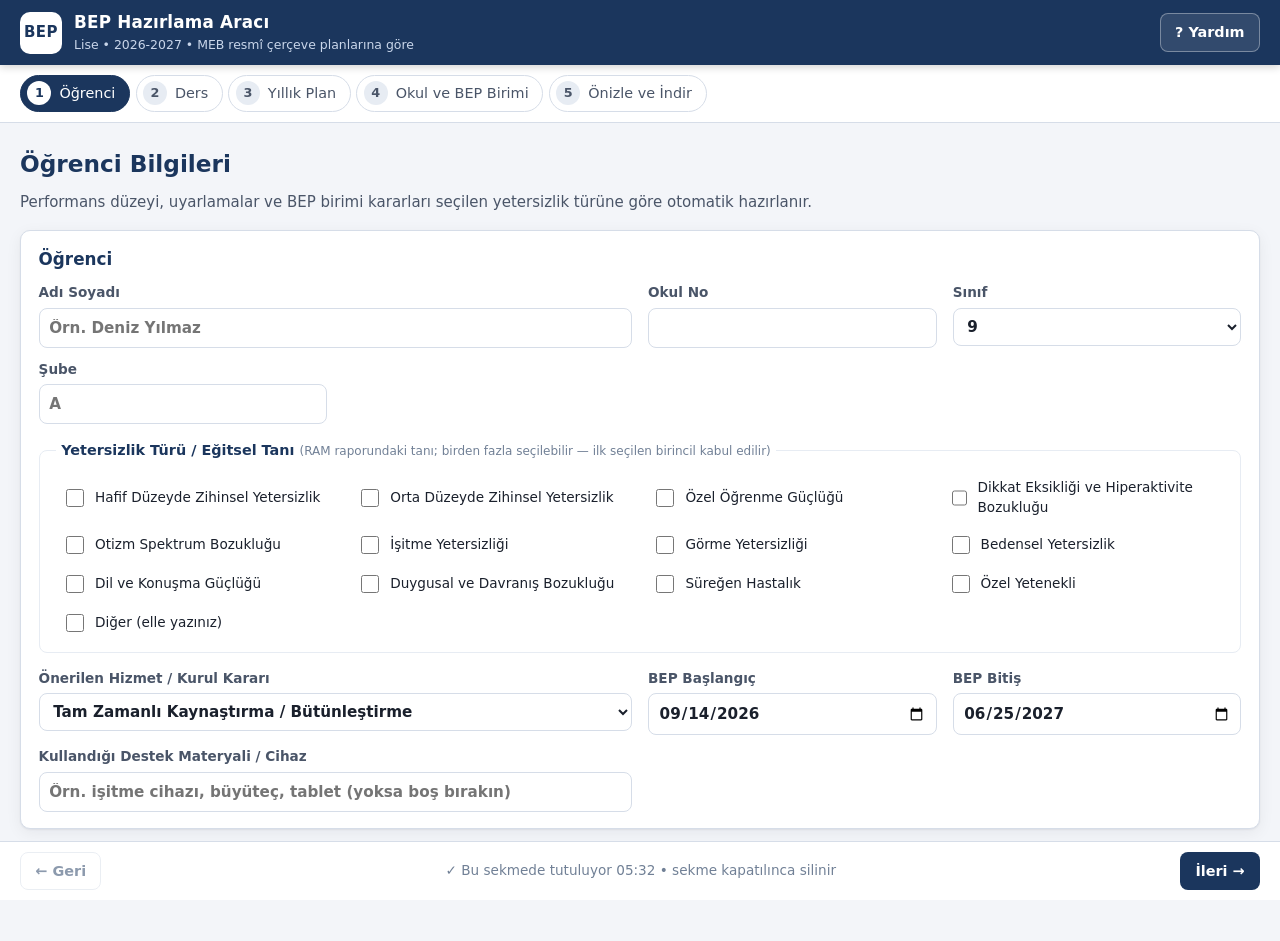
==== index.html @ 9772a86d "Önceki kullanıcının bilgilerinin sonraki kullanıcıya görünmesini engelle Tüm BEP ve okul/birim bilgi" ====
<!doctype html>
<html lang="tr">
<head>
<meta charset="utf-8">
<meta name="viewport" content="width=device-width, initial-scale=1">
<title>BEP Hazırlama Aracı – Lise (2026-2027)</title>
<link rel="stylesheet" href="src/css/app.css?v=65cb590f3b">
</head>
<body>
<!--GOVDE-BASI-->
<div class="sabit-ust">
<header class="ust-cubuk">
  <div class="marka">
    <span class="logo" aria-hidden="true">BEP</span>
    <div>
      <strong>BEP Hazırlama Aracı</strong>
      <small>Lise • <span id="egitimYiliEtiket">2026-2027</span> • MEB resmî çerçeve planlarına göre</small>
    </div>
  </div>
  <div class="ust-eylemler">
    <button type="button" id="btnYardim" class="dugme ikincil" title="Kullanım ve kaynaklar">? Yardım</button>
  </div>
</header>

<nav class="adimlar" id="adimlar" aria-label="Adımlar">
  <button type="button" data-adim="1"><b>1</b><span>Öğrenci</span></button>
  <button type="button" data-adim="2"><b>2</b><span>Ders</span></button>
  <button type="button" data-adim="3"><b>3</b><span>Yıllık Plan</span></button>
  <button type="button" data-adim="4"><b>4</b><span>Okul ve BEP Birimi</span></button>
  <button type="button" data-adim="5"><b>5</b><span>Önizle ve İndir</span></button>
</nav>
</div>

<main id="icerik">
  <!-- ADIM 1 -->
  <section class="panel" data-panel="1">
    <div class="panel-baslik">
      <h1>Öğrenci Bilgileri</h1>
      <p>Performans düzeyi, uyarlamalar ve BEP birimi kararları seçilen yetersizlik türüne göre otomatik hazırlanır.</p>
    </div>
    <div class="kart">
      <h2>Öğrenci</h2>
      <div class="izgara">
        <label class="genis">Adı Soyadı<input data-alan="ogrenci.ad" placeholder="Örn. Deniz Yılmaz" autocomplete="off"></label>
        <label>Okul No<input data-alan="ogrenci.no" inputmode="numeric" autocomplete="off"></label>
        <label>Sınıf
          <select data-alan="ogrenci.sinif">
            <option value="H">Hazırlık</option><option value="9">9</option><option value="10">10</option><option value="11">11</option><option value="12">12</option>
          </select>
        </label>
        <label>Şube<input data-alan="ogrenci.sube" maxlength="4" placeholder="A" autocomplete="off"></label>
      </div>
      <fieldset class="yetersizlik">
        <legend>Yetersizlik Türü / Eğitsel Tanı <small>(RAM raporundaki tanı; birden fazla seçilebilir — ilk seçilen birincil kabul edilir)</small></legend>
        <div id="yetersizlikListesi" class="secim-izgarasi"></div>
        <label id="yetersizlikDigerKutu" hidden>Diğer tanı<input data-alan="ogrenci.yetersizlikMetni" autocomplete="off"></label>
      </fieldset>
      <div class="izgara">
        <label class="genis">Önerilen Hizmet / Kurul Kararı
          <select data-alan="ogrenci.hizmet">
            <option>Tam Zamanlı Kaynaştırma / Bütünleştirme</option>
            <option>Yarı Zamanlı Kaynaştırma / Bütünleştirme (Özel Eğitim Sınıfı)</option>
            <option>Tam Zamanlı Kaynaştırma / Bütünleştirme + Destek Eğitim Odası</option>
            <option>Evde / Hastanede Eğitim</option>
          </select>
        </label>
        <label>BEP Başlangıç<input type="date" data-alan="ogrenci.bepBaslangic" autocomplete="off"></label>
        <label>BEP Bitiş<input type="date" data-alan="ogrenci.bepBitis" autocomplete="off"></label>
        <label class="genis">Kullandığı Destek Materyali / Cihaz<input data-alan="ogrenci.cihaz" placeholder="Örn. işitme cihazı, büyüteç, tablet (yoksa boş bırakın)" autocomplete="off"></label>
      </div>
    </div>
  </section>

  <!-- ADIM 2 -->
  <section class="panel" data-panel="2" hidden>
    <div class="panel-baslik">
      <h1>Ders ve Plan Kaynağı</h1>
      <p>Haftalık konu ve öğrenme çıktıları, MEB’in 2026-2027 resmî çerçeve yıllık planlarından otomatik gelir.</p>
    </div>
    <div class="kart">
      <div class="izgara">
        <label>Okul Türü
          <select data-alan="okul.tur">
            <option value="anadolu">Anadolu Lisesi</option>
            <option value="mtal">Mesleki ve Teknik Anadolu Lisesi</option>
            <option value="fen">Fen Lisesi</option>
            <option value="sosyal">Sosyal Bilimler Lisesi</option>
            <option value="aihl">Anadolu İmam Hatip Lisesi</option>
            <option value="diger">Diğer (Güzel Sanatlar, Spor, Çok Programlı vb.)</option>
          </select>
        </label>
        <label class="genis">Ders<select id="dersSec"></select></label>
        <label>Sınıf Düzeyi<select id="sinifSec"></select></label>
        <label class="genis">Plan (okul türü)<select id="planSec"></select></label>
        <label>Haftalık Ders Saati<input type="number" min="1" max="40" data-alan="ders.saat" id="saatGir" autocomplete="off"></label>
      </div>
      <div id="saatUyari" class="uyari-kutusu" hidden></div>
      <div id="planBilgi" class="bilgi-kutusu"></div>
    </div>
    <div class="kart" id="ozelDersKart" hidden>
      <h2>Meslek Dersi / Listede Olmayan Ders</h2>
      <p class="aciklama">Mesleki ve Teknik Eğitim Genel Müdürlüğü meslek dersleri için haftalık çerçeve plan yayımlamaz; öğrenme birimleri ve kazanımlar <a href="https://meslek.meb.gov.tr/dersbilgi" target="_blank" rel="noopener">Ders Bilgi Formlarında (meslek.meb.gov.tr)</a> yer alır. Öğrenme birimlerini ve kazanımlarını buraya yazın/yapıştırın; araç bunları 36 haftaya ders saatlerine göre dağıtır.</p>
      <div class="izgara">
        <label class="genis">Dersin Adı<input data-alan="ders.ozel.ad" placeholder="Örn. Mesleki Gelişim Atölyesi" autocomplete="off"></label>
        <label>Sınıf<select data-alan="ders.ozel.sinif"><option value="9">9</option><option value="10">10</option><option value="11">11</option><option value="12">12</option></select></label>
      </div>
      <div id="ozelUniteler"></div>
      <button type="button" class="dugme ikincil kucuk" id="btnOzelUniteEkle">+ Öğrenme birimi / ünite ekle</button>
    </div>
  </section>

  <!-- ADIM 3 -->
  <section class="panel" data-panel="3" hidden>
    <div class="panel-baslik">
      <h1>Bireyselleştirilmiş Yıllık Plan</h1>
      <p>Plan; resmî takvim (37 hafta + tatiller), seçilen dersin resmî çerçeve planı ve öğrencinin tanısına göre otomatik üretilir. Tüm hücreler düzenlenebilir.</p>
    </div>
    <div class="kart ayarlar-kart">
      <div id="otomatikAyarlar" class="bilgi-kutusu"></div>
      <div class="izgara">
        <label class="genis">BEP Yazılı Sınav Haftaları <small>(dönem başına 2 sınav – OKY Md. 45/1-a)</small>
          <span class="sinav-girisleri" id="sinavHaftalari"></span>
        </label>
        <label class="onay"><input type="checkbox" data-alan="ayarlar.donemSayfa"> 2. dönemi yeni sayfada başlat</label>
      </div>
      <div class="eylem-satiri">
        <button type="button" class="dugme birincil" id="btnPlanOlustur">Planı Oluştur / Yenile</button>
        <span id="planDurum" class="durum-metni"></span>
      </div>
    </div>
    <div id="planUyari" class="uyari-kutusu" hidden></div>
    <div id="planTablosu" class="plan-duzenleyici"></div>
  </section>

  <!-- ADIM 4 -->
  <section class="panel" data-panel="4" hidden>
    <div class="panel-baslik">
      <h1>Okul ve BEP Geliştirme Birimi</h1>
      <p>Bilgiler yalnızca bu sekmede tutulur, hiçbir yere gönderilmez ve sekme kapatılınca silinir. Aynı oturumda “Sıradaki öğrenci için yeni BEP” ile devam ederseniz okul ve birim bilgileri korunur.</p>
    </div>
    <div class="kart">
      <h2>Okul Bilgileri</h2>
      <div class="izgara">
        <label>İl<input data-alan="okul.il" placeholder="Örn. Karaman" autocomplete="off"></label>
        <label>İlçe<input data-alan="okul.ilce" placeholder="Örn. Merkez" autocomplete="off"></label>
        <label class="genis">Okul Adı<input data-alan="okul.ad" placeholder="Örn. … Mesleki ve Teknik Anadolu Lisesi" autocomplete="off"></label>
        <label>Okul Müdürü<input data-alan="okul.mudur" placeholder="Adı Soyadı" autocomplete="off"></label>
      </div>
      <div class="bilgi-kutusu" id="ustBaslikOnizleme"></div>
      <details class="ek-ayar"><summary>Belge üst başlığını elle değiştir</summary>
        <label>2. satır (Valilik/Kaymakamlık)<input data-alan="okul.baslikSatiri2" placeholder="Boş bırakılırsa il/ilçeye göre otomatik yazılır" autocomplete="off"></label>
      </details>
    </div>

    <div class="kart">
      <h2>BEP Geliştirme Birimi ve Tasdik <small>(ÖEHY Md. 47)</small></h2>
      <div class="izgara">
        <label>BEP Birim Başkanı<input data-alan="kurul.baskan" placeholder="Adı Soyadı" autocomplete="off"></label>
        <label>Başkanın Unvanı<input data-alan="kurul.baskanUnvan" placeholder="Müdür Yardımcısı" autocomplete="off"></label>
        <label>Ders Öğretmeni<input data-alan="ders.ogretmen" placeholder="BEP hazırlanan dersin öğretmeni" autocomplete="off"></label>
        <label>Rehber Öğretmen / Psikolojik Danışman<input data-alan="kurul.rehberOgretmen" placeholder="Adı Soyadı" autocomplete="off"></label>
        <label>Sınıf Rehber Öğretmeni<input data-alan="kurul.sinifRehber" placeholder="Öğrencinin sınıf rehber öğretmeni" autocomplete="off"></label>
        <label>Öğrenci Velisi<input data-alan="kurul.veli" placeholder="Anne / Baba / Vasi" autocomplete="off"></label>
        <label>Birim Toplantı / İmza Tarihi<input type="date" data-alan="kurul.tarih" autocomplete="off"></label>
        <label>Uygulamaya Başlama Tarihi<input type="date" data-alan="tasdik.uygulamaTarihi" autocomplete="off"></label>
        <label>Müdür Onay Tarihi<input type="date" data-alan="tasdik.tarih" autocomplete="off"></label>
        <label class="onay tam"><input type="checkbox" data-alan="ayarlar.kvkkNotu"> Belgeye KVKK uyarı notunu ekle</label>
      </div>
      <p class="aciklama">Boş bırakılan ad ve tarihler belgede elle doldurulmak üzere noktalı satır olarak bırakılır. Veli ve sınıf rehber öğretmeni her öğrenci için ayrıca yazılır.</p>
    </div>
  </section>

  <!-- ADIM 5 -->
  <section class="panel" data-panel="5" hidden>
    <div class="panel-baslik">
      <h1>Önizle ve İndir</h1>
      <p>Word belgesi düzenlenebilir biçimde iner. PDF için “Yazdır” düğmesinden “PDF olarak kaydet”i seçin.</p>
    </div>
    <div class="indirme-cubugu">
      <button type="button" class="dugme birincil buyuk" id="btnWord">⬇ Word Belgesi İndir (.docx)</button>
      <button type="button" class="dugme ikincil buyuk" id="btnYazdir">🖨 Yazdır / PDF</button>
      <label class="olcek">Önizleme boyutu <input type="range" id="olcekAyar" min="35" max="100" value="60"></label>
    </div>
    <div id="kontrolListesi" class="kontrol-listesi"></div>
    <div class="kart bitis-kart">
      <h2>Bitirdiniz mi?</h2>
      <p class="aciklama">Bilgiler yalnızca bu sekmede tutulur ve sekme kapatılınca silinir. Word belgesini indirdikten sonra sıradaki öğrenciye geçebilir ya da bilgisayarı başkasına bırakmadan önce tüm bilgileri temizleyebilirsiniz.</p>
      <div class="eylem-satiri">
        <button type="button" class="dugme ikincil" id="btnYeniBep">Sıradaki öğrenci için yeni BEP</button>
        <button type="button" class="dugme tehlike-cizgi" id="btnTemizle">Tüm bilgileri temizle</button>
      </div>
    </div>
    <div id="onizleme" class="onizleme-kapsayici"></div>
  </section>
</main>

<footer class="alt-gezinme">
  <button type="button" class="dugme ikincil" id="btnGeri">← Geri</button>
  <span id="kayitDurumu" class="durum-metni" aria-live="polite"></span>
  <button type="button" class="dugme birincil" id="btnIleri">İleri →</button>
</footer>

<dialog id="yardimDiyalog" class="diyalog genis-diyalog">
  <form method="dialog">
    <div id="yardimIcerik"></div>
    <div class="diyalog-alt"><button class="dugme birincil" value="kapat">Kapat</button></div>
  </form>
</dialog>

<div id="bildirim" class="bildirim" role="status" aria-live="polite"></div>
<div id="yazdirma-alani"></div>
<!--GOVDE-SONU-->
<script src="data/dersler.js?v=65cb590f3b"></script>
<script src="src/js/kutuphane.js?v=65cb590f3b"></script>
<script src="src/js/takvim.js?v=65cb590f3b"></script>
<script src="src/js/uretici.js?v=65cb590f3b"></script>
<script src="src/js/zip.js?v=65cb590f3b"></script>
<script src="src/js/yazitipi.js?v=65cb590f3b"></script>
<script src="src/js/belge.js?v=65cb590f3b"></script>
<script src="src/js/docx.js?v=65cb590f3b"></script>
<script src="src/js/onizleme.js?v=65cb590f3b"></script>
<script src="src/js/app.js?v=65cb590f3b"></script>
</body>
</html>
---- src/css/app.css ----
/* BEP Hazırlama Aracı — Arayüz stilleri */
:root {
  --lacivert: #1b365d;
  --lacivert-2: #24487a;
  --mavi: #2b6cb0;
  --mavi-acik: #e8f0fb;
  --zemin: #f3f5f9;
  --kart: #ffffff;
  --cizgi: #d6dde8;
  --cizgi-2: #e7ecf3;
  --yazi: #1a202c;
  --yazi-2: #4a5568;
  --yazi-3: #718096;
  --yesil: #2f855a;
  --yesil-acik: #e6f4ec;
  --amber: #92400e;
  --amber-acik: #fef3c7;
  --kirmizi: #c53030;
  --kirmizi-acik: #fdecec;
  --golge: 0 1px 2px rgba(15, 23, 42, .06), 0 4px 16px rgba(15, 23, 42, .06);
  --yaricap: 10px;
  font-family: "Segoe UI", system-ui, -apple-system, "Helvetica Neue", Arial, sans-serif;
}
* { box-sizing: border-box; }
[hidden] { display: none !important; }
html, body { margin: 0; padding: 0; }
body { background: var(--zemin); color: var(--yazi); font-size: 15px; line-height: 1.45; padding-bottom: 76px; }
a { color: var(--mavi); }
h1, h2, h3 { margin: 0; color: var(--lacivert); }
h1 { font-size: 1.45rem; }
h2 { font-size: 1.05rem; margin-bottom: .75rem; }
h2 small, legend small, label small { color: var(--yazi-3); font-weight: 400; }
.gizli-etiket { position: absolute; width: 1px; height: 1px; overflow: hidden; clip: rect(0 0 0 0); }

/* Üst çubuk */
.sabit-ust { position: sticky; top: 0; z-index: 30; }
.ust-cubuk { position: relative; display: flex; align-items: center; justify-content: space-between; gap: 1rem; flex-wrap: wrap;
  background: var(--lacivert); color: #fff; padding: .6rem 1.25rem; box-shadow: 0 2px 8px rgba(0,0,0,.18); }
.marka { display: flex; align-items: center; gap: .75rem; }
.marka strong { display: block; font-size: 1.05rem; letter-spacing: .2px; }
.marka small { color: #c9d6ea; font-size: .78rem; }
.logo { display: inline-grid; place-items: center; width: 42px; height: 42px; border-radius: 10px; background: #fff; color: var(--lacivert); font-weight: 800; letter-spacing: .5px; }
.ust-eylemler { display: flex; align-items: center; gap: .4rem; flex-wrap: wrap; }
.ust-eylemler .dugme.ikincil { background: rgba(255,255,255,.1); color: #fff; border-color: rgba(255,255,255,.35); }
.ust-eylemler .dugme.ikincil:hover { background: rgba(255,255,255,.2); }

/* Adımlar */
.adimlar { display: flex; gap: .35rem; padding: .6rem 1.25rem; background: #fff; border-bottom: 1px solid var(--cizgi); overflow-x: auto; }
.adimlar button { display: flex; align-items: center; gap: .5rem; border: 1px solid var(--cizgi); background: #fff; color: var(--yazi-2); border-radius: 999px; padding: .35rem .85rem .35rem .4rem; cursor: pointer; white-space: nowrap; font: inherit; font-size: .9rem; }
.adimlar button b { display: inline-grid; place-items: center; width: 24px; height: 24px; border-radius: 50%; background: var(--cizgi-2); color: var(--yazi-2); font-size: .8rem; }
.adimlar button.aktif { background: var(--lacivert); border-color: var(--lacivert); color: #fff; }
.adimlar button.aktif b { background: #fff; color: var(--lacivert); }
.adimlar button.tamam b { background: var(--yesil); color: #fff; }

main { max-width: 1280px; margin: 0 auto; padding: 1.25rem; }
.panel-baslik { display: flex; flex-wrap: wrap; align-items: flex-end; justify-content: space-between; gap: .5rem 1rem; margin: .25rem 0 1rem; }
.panel-baslik p { margin: .25rem 0 0; color: var(--yazi-2); flex-basis: 100%; order: 2; }
.panel-baslik h1 { order: 1; }
.panel-baslik .dugme { order: 1; }

.kart { background: var(--kart); border: 1px solid var(--cizgi); border-radius: var(--yaricap); padding: 1rem 1.1rem; box-shadow: var(--golge); margin-bottom: 1rem; }

/* Form */
.izgara { display: grid; grid-template-columns: repeat(4, minmax(0, 1fr)); gap: .75rem 1rem; }
.izgara .genis { grid-column: span 2; }
.izgara .tam { grid-column: 1 / -1; }
@media (max-width: 900px) { .izgara { grid-template-columns: repeat(2, minmax(0, 1fr)); } }
@media (max-width: 560px) { .izgara { grid-template-columns: 1fr; } .izgara .genis { grid-column: auto; } }
label { display: flex; flex-direction: column; gap: .3rem; font-size: .85rem; font-weight: 600; color: var(--yazi-2); }
label.onay { flex-direction: row; align-items: center; gap: .5rem; font-weight: 500; color: var(--yazi); }
input, select, textarea { font: inherit; font-size: .95rem; color: var(--yazi); background: #fff; border: 1px solid var(--cizgi); border-radius: 8px; padding: .5rem .6rem; width: 100%; min-width: 0; }
input[type=checkbox], input[type=radio] { width: 18px; height: 18px; accent-color: var(--lacivert); }
input[type=range] { padding: 0; }
textarea { resize: vertical; line-height: 1.45; }
input:focus, select:focus, textarea:focus, button:focus-visible { outline: 3px solid rgba(43,108,176,.35); outline-offset: 1px; border-color: var(--mavi); }
fieldset { border: 1px solid var(--cizgi-2); border-radius: 8px; margin: 1rem 0; padding: .75rem 1rem; }
legend { font-weight: 700; color: var(--lacivert); padding: 0 .35rem; font-size: .9rem; }
.secim-izgarasi { display: grid; grid-template-columns: repeat(auto-fill, minmax(250px, 1fr)); gap: .35rem .75rem; }
.secim-izgarasi label { flex-direction: row; align-items: center; font-weight: 500; color: var(--yazi); gap: .5rem; padding: .3rem .4rem; border-radius: 6px; }
.secim-izgarasi label:hover { background: var(--mavi-acik); }
.secim-izgarasi .sira { display: inline-grid; place-items: center; min-width: 20px; height: 20px; border-radius: 50%; background: var(--lacivert); color: #fff; font-size: .7rem; font-weight: 700; }

/* Düğmeler */
.dugme { display: inline-flex; align-items: center; justify-content: center; gap: .35rem; font: inherit; font-size: .9rem; font-weight: 600; border-radius: 8px; padding: .5rem .9rem; border: 1px solid transparent; cursor: pointer; text-decoration: none; transition: background .15s, box-shadow .15s; white-space: nowrap; }
.dugme.birincil { background: var(--lacivert); color: #fff; }
.dugme.birincil:hover { background: var(--lacivert-2); }
.dugme.ikincil { background: #fff; color: var(--lacivert); border-color: var(--cizgi); }
.dugme.ikincil:hover { background: var(--mavi-acik); }
.dugme.tehlike-cizgi { background: #fff; color: var(--kirmizi); border-color: #f2b8b8; }
.dugme.kucuk { padding: .3rem .6rem; font-size: .8rem; }
.dugme.buyuk { padding: .8rem 1.3rem; font-size: 1rem; }
.dugme:disabled { opacity: .5; cursor: not-allowed; }
.eylem-satiri { display: flex; align-items: center; gap: .75rem; flex-wrap: wrap; margin-top: .75rem; }

.bilgi-kutusu { margin-top: .75rem; background: var(--mavi-acik); border: 1px solid #c9dbf2; border-radius: 8px; padding: .65rem .8rem; font-size: .88rem; color: var(--lacivert); }
.bilgi-kutusu:empty { display: none; }
.bilgi-kutusu ul { margin: .35rem 0 0 1.1rem; padding: 0; }
.uyari-kutusu { margin: .75rem 0; background: var(--amber-acik); border: 1px solid #f6d77f; border-radius: 8px; padding: .65rem .8rem; color: var(--amber); font-size: .9rem; }
.hata-kutusu { background: var(--kirmizi-acik); border-color: #f2b8b8; color: var(--kirmizi); }
.aciklama { color: var(--yazi-2); font-size: .88rem; margin: .25rem 0 .75rem; }
.durum-metni { color: var(--yazi-3); font-size: .85rem; }
details.ek-ayar { margin-top: .6rem; font-size: .88rem; }
details.ek-ayar summary { cursor: pointer; color: var(--mavi); }
details.ek-ayar label { margin-top: .5rem; }

/* Öneri çipleri */
.cipler { display: flex; flex-wrap: wrap; gap: .35rem; margin-bottom: .5rem; }
.cip { font: inherit; font-size: .8rem; text-align: left; border: 1px dashed #9fb6d6; background: #f7faff; color: var(--lacivert); border-radius: 14px; padding: .25rem .65rem; cursor: pointer; max-width: 100%; }
.cip:hover { background: var(--mavi-acik); border-style: solid; }
.cip::before { content: "+ "; font-weight: 700; }
.seviye-oneriler { display: grid; gap: .5rem; margin-bottom: .6rem; }
.seviye-satiri { display: flex; flex-wrap: wrap; align-items: center; gap: .35rem; font-size: .82rem; }
.seviye-satiri b { min-width: 170px; color: var(--lacivert); }

/* Plan düzenleyici */
.ayarlar-kart .izgara { align-items: end; }
.sinav-girisleri { display: flex; gap: .4rem; }
.sinav-girisleri input { width: 68px; }
.plan-duzenleyici { background: #fff; border: 1px solid var(--cizgi); border-radius: var(--yaricap); box-shadow: var(--golge); overflow: auto; max-height: 72vh; }
.plan-duzenleyici:empty { display: none; }
table.plan { border-collapse: separate; border-spacing: 0; width: 100%; min-width: 1150px; font-size: .82rem; }
table.plan th { position: sticky; top: 0; z-index: 2; background: var(--lacivert); color: #fff; text-align: left; padding: .45rem .5rem; font-size: .75rem; letter-spacing: .2px; }
table.plan td { border-bottom: 1px solid var(--cizgi-2); border-right: 1px solid var(--cizgi-2); padding: .3rem; vertical-align: top; }
table.plan tr.ay-sonu td { border-bottom: 3px solid var(--lacivert); }
table.plan td.hafta-hucre { width: 98px; background: #f8fafc; font-weight: 700; color: var(--lacivert); font-size: .78rem; }
table.plan td.hafta-hucre small { display: block; font-weight: 500; color: var(--yazi-2); }
table.plan td.hafta-hucre .ay { display: inline-block; margin-bottom: .2rem; padding: 0 .35rem; border-radius: 4px; background: var(--mavi-acik); font-size: .68rem; }
table.plan td.hafta-hucre .sinav-rozet { display: inline-block; margin-top: .25rem; background: #fde68a; color: #7c2d12; font-size: .65rem; padding: 0 .3rem; border-radius: 4px; }
table.plan textarea { font-size: .8rem; padding: .35rem .4rem; border-color: transparent; background: transparent; min-height: 64px; resize: vertical; border-radius: 6px; }
table.plan textarea:hover { border-color: var(--cizgi); background: #fff; }
table.plan textarea:focus { background: #fff; }
table.plan textarea.duzenlendi { background: #fffbea; border-color: #f6d77f; }
table.plan tr.tatil td { background: var(--amber-acik); color: var(--amber); font-weight: 700; text-align: center; padding: .5rem; }
table.plan tr.ozel td.hafta-hucre { background: #eef6f1; }
table.plan .kda-araclar { display: flex; gap: .3rem; margin-top: .2rem; }
table.plan .kda-araclar select { font-size: .74rem; padding: .2rem .3rem; border-radius: 6px; color: var(--yazi-2); }
.sutun-genislik-unite { width: 15%; } .sutun-genislik-kda { width: 30%; }

/* Uyarlama listeleri */
.uyarlama-listesi { display: grid; gap: .5rem; }
.uyarlama { display: grid; grid-template-columns: 26px 260px 1fr 34px; gap: .5rem; align-items: start; padding: .45rem; border: 1px solid var(--cizgi-2); border-radius: 8px; background: #fbfcfe; }
.uyarlama.pasif { opacity: .55; }
.uyarlama input[type=checkbox] { margin-top: .55rem; }
.uyarlama textarea { min-height: 54px; }
@media (max-width: 900px) { .uyarlama { grid-template-columns: 26px 1fr 34px; } .uyarlama textarea { grid-column: 2 / 4; } }
.sil-dugme { border: 1px solid var(--cizgi); background: #fff; color: var(--kirmizi); border-radius: 6px; cursor: pointer; height: 32px; font-size: 1rem; }
.izleme-satiri { display: grid; grid-template-columns: 70px 1fr 1fr; gap: .5rem; margin-bottom: .5rem; align-items: start; }
.izleme-satiri b { color: var(--lacivert); padding-top: .5rem; }
@media (max-width: 900px) { .izleme-satiri { grid-template-columns: 60px 1fr; } .izleme-satiri textarea:last-child { grid-column: 2; } }
.ozel-unite { display: grid; grid-template-columns: 1fr 120px 34px; gap: .5rem; margin-bottom: .6rem; padding: .6rem; border: 1px solid var(--cizgi-2); border-radius: 8px; background: #fbfcfe; }
.ozel-unite textarea { grid-column: 1 / -1; }

/* Önizleme */
.indirme-cubugu { display: flex; align-items: center; gap: .75rem; flex-wrap: wrap; margin-bottom: 1rem; }
.indirme-cubugu .olcek { flex-direction: row; align-items: center; margin-left: auto; font-weight: 500; }
.indirme-cubugu .olcek input { width: 160px; }
.kontrol-listesi { display: grid; gap: .35rem; margin-bottom: 1rem; }
.kontrol-listesi:empty { display: none; }
.kontrol { display: flex; gap: .5rem; align-items: flex-start; padding: .45rem .7rem; border-radius: 8px; font-size: .88rem; }
.kontrol.tamam { background: var(--yesil-acik); color: var(--yesil); }
.kontrol.uyari { background: var(--amber-acik); color: var(--amber); }
.kontrol.hata { background: var(--kirmizi-acik); color: var(--kirmizi); }
.kontrol button { margin-left: auto; }
.onizleme-kapsayici { background: #e2e8f0; border-radius: var(--yaricap); padding: 1rem; overflow: auto; max-height: 80vh; }
.onizleme-kapsayici .sayfa { zoom: var(--olcek, .6); }

/* Alt gezinme */
.alt-gezinme { position: fixed; left: 0; right: 0; bottom: 0; z-index: 25; display: flex; justify-content: space-between; align-items: center; gap: 1rem; padding: .6rem 1.25rem; background: rgba(255,255,255,.96); border-top: 1px solid var(--cizgi); backdrop-filter: blur(4px); }

/* Diyaloglar ve bildirim */
.diyalog { border: none; border-radius: 12px; padding: 1.25rem 1.4rem; max-width: 760px; width: calc(100% - 2rem); box-shadow: 0 20px 60px rgba(0,0,0,.3); }
.diyalog.genis-diyalog { max-width: 980px; }
.diyalog::backdrop { background: rgba(15,23,42,.45); }
.diyalog textarea { width: 100%; }
.diyalog-alt { display: flex; justify-content: flex-end; gap: .5rem; margin-top: 1rem; }
.bildirim { position: fixed; right: 1rem; bottom: 84px; z-index: 50; display: grid; gap: .5rem; }
.bildirim div { background: var(--lacivert); color: #fff; padding: .6rem .9rem; border-radius: 8px; box-shadow: var(--golge); font-size: .9rem; max-width: 380px; animation: gir .2s ease-out; }
.bildirim div.hata { background: var(--kirmizi); }
@keyframes gir { from { transform: translateY(8px); opacity: 0; } to { transform: none; opacity: 1; } }
#yardimIcerik h2 { margin-top: 1rem; }
#yardimIcerik li { margin-bottom: .3rem; }
#yazdirma-alani { display: none; }

@media print {
  body { background: #fff; padding: 0; }
  .ust-cubuk, .adimlar, main, .alt-gezinme, .bildirim, dialog { display: none !important; }
  #yazdirma-alani { display: block !important; }
}
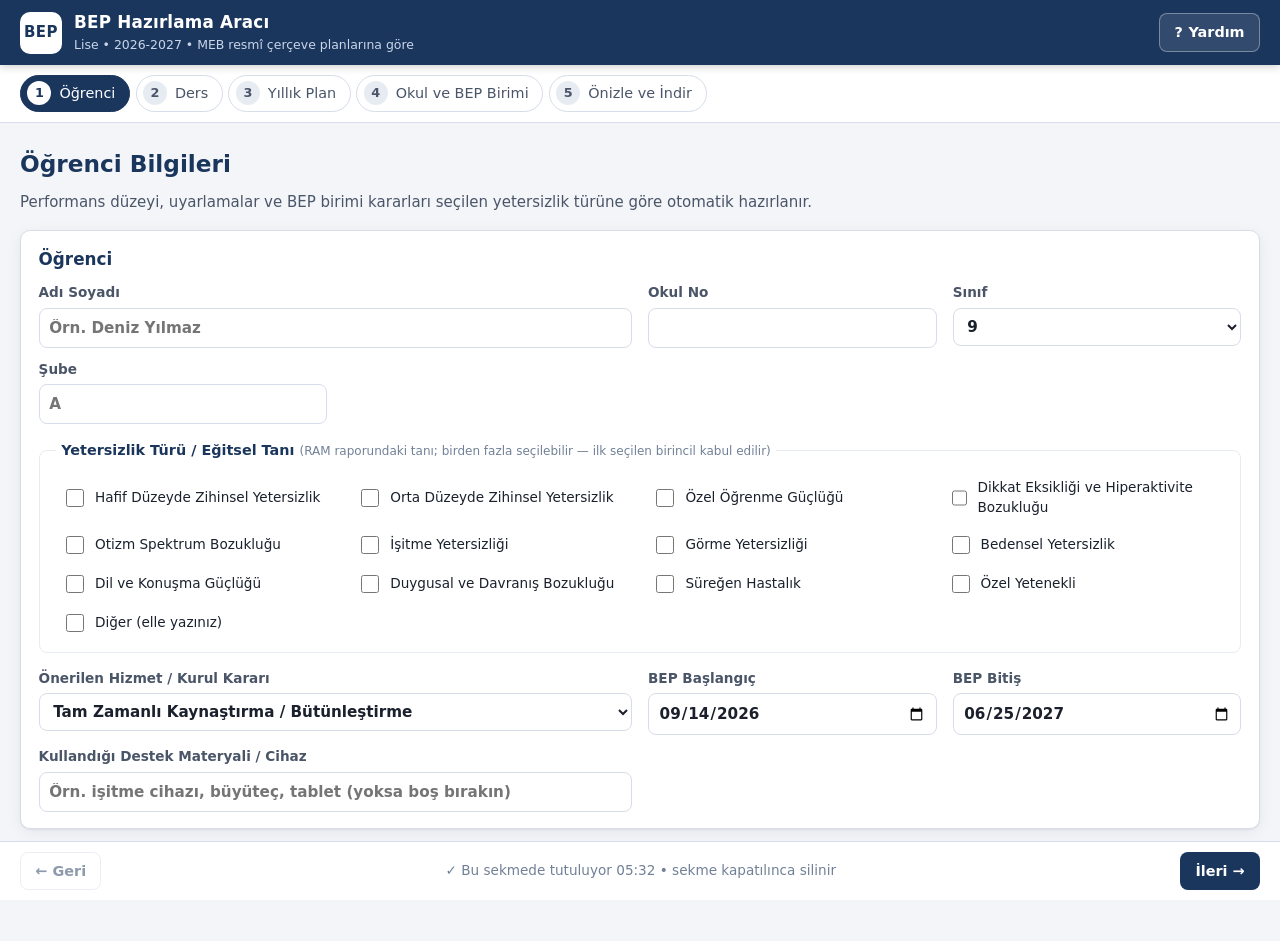
==== commit 2440686e: "Destek düzeyi ve ölçüt seçimi, telefon görünümü, temizlik - Yıllık Plan adımına Destek Düzeyi (Otoma" ====
--- a/index.html
+++ b/index.html
@@ -4,7 +4,7 @@
 <meta charset="utf-8">
 <meta name="viewport" content="width=device-width, initial-scale=1">
 <title>BEP Hazırlama Aracı – Lise (2026-2027)</title>
-<link rel="stylesheet" href="src/css/app.css?v=65cb590f3b">
+<link rel="stylesheet" href="src/css/app.css?v=602a5f7332">
 </head>
 <body>
 <!--GOVDE-BASI-->
@@ -18,7 +18,7 @@
     </div>
   </div>
   <div class="ust-eylemler">
-    <button type="button" id="btnYardim" class="dugme ikincil" title="Kullanım ve kaynaklar">? Yardım</button>
+    <button type="button" id="btnYardim" class="dugme ikincil" title="Kullanım ve kaynaklar" aria-label="Yardım">?<span class="uzun"> Yardım</span></button>
   </div>
 </header>
 
@@ -91,7 +91,7 @@
         </label>
         <label class="genis">Ders<select id="dersSec"></select></label>
         <label>Sınıf Düzeyi<select id="sinifSec"></select></label>
-        <label class="genis">Plan (okul türü)<select id="planSec"></select></label>
+        <label class="genis">Plan kaynağı<select id="planSec"></select></label>
         <label>Haftalık Ders Saati<input type="number" min="1" max="40" data-alan="ders.saat" id="saatGir" autocomplete="off"></label>
       </div>
       <div id="saatUyari" class="uyari-kutusu" hidden></div>
@@ -116,6 +116,10 @@
       <p>Plan; resmî takvim (37 hafta + tatiller), seçilen dersin resmî çerçeve planı ve öğrencinin tanısına göre otomatik üretilir. Tüm hücreler düzenlenebilir.</p>
     </div>
     <div class="kart ayarlar-kart">
+      <div class="izgara">
+        <label>Destek Düzeyi<select data-alan="ayarlar.destek" id="destekSec"></select></label>
+        <label>KDA Ölçütü<select data-alan="ayarlar.olcut" id="olcutSec"></select></label>
+      </div>
       <div id="otomatikAyarlar" class="bilgi-kutusu"></div>
       <div class="izgara">
         <label class="genis">BEP Yazılı Sınav Haftaları <small>(dönem başına 2 sınav – OKY Md. 45/1-a)</small>
@@ -210,15 +214,15 @@
 <div id="bildirim" class="bildirim" role="status" aria-live="polite"></div>
 <div id="yazdirma-alani"></div>
 <!--GOVDE-SONU-->
-<script src="data/dersler.js?v=65cb590f3b"></script>
-<script src="src/js/kutuphane.js?v=65cb590f3b"></script>
-<script src="src/js/takvim.js?v=65cb590f3b"></script>
-<script src="src/js/uretici.js?v=65cb590f3b"></script>
-<script src="src/js/zip.js?v=65cb590f3b"></script>
-<script src="src/js/yazitipi.js?v=65cb590f3b"></script>
-<script src="src/js/belge.js?v=65cb590f3b"></script>
-<script src="src/js/docx.js?v=65cb590f3b"></script>
-<script src="src/js/onizleme.js?v=65cb590f3b"></script>
-<script src="src/js/app.js?v=65cb590f3b"></script>
+<script src="data/dersler.js?v=602a5f7332"></script>
+<script src="src/js/kutuphane.js?v=602a5f7332"></script>
+<script src="src/js/takvim.js?v=602a5f7332"></script>
+<script src="src/js/uretici.js?v=602a5f7332"></script>
+<script src="src/js/zip.js?v=602a5f7332"></script>
+<script src="src/js/yazitipi.js?v=602a5f7332"></script>
+<script src="src/js/belge.js?v=602a5f7332"></script>
+<script src="src/js/docx.js?v=602a5f7332"></script>
+<script src="src/js/onizleme.js?v=602a5f7332"></script>
+<script src="src/js/app.js?v=602a5f7332"></script>
 </body>
 </html>
--- a/src/css/app.css
+++ b/src/css/app.css
@@ -30,7 +30,6 @@
 h1 { font-size: 1.45rem; }
 h2 { font-size: 1.05rem; margin-bottom: .75rem; }
 h2 small, legend small, label small { color: var(--yazi-3); font-weight: 400; }
-.gizli-etiket { position: absolute; width: 1px; height: 1px; overflow: hidden; clip: rect(0 0 0 0); }
 
 /* Üst çubuk */
 .sabit-ust { position: sticky; top: 0; z-index: 30; }
@@ -103,14 +102,6 @@
 details.ek-ayar summary { cursor: pointer; color: var(--mavi); }
 details.ek-ayar label { margin-top: .5rem; }
 
-/* Öneri çipleri */
-.cipler { display: flex; flex-wrap: wrap; gap: .35rem; margin-bottom: .5rem; }
-.cip { font: inherit; font-size: .8rem; text-align: left; border: 1px dashed #9fb6d6; background: #f7faff; color: var(--lacivert); border-radius: 14px; padding: .25rem .65rem; cursor: pointer; max-width: 100%; }
-.cip:hover { background: var(--mavi-acik); border-style: solid; }
-.cip::before { content: "+ "; font-weight: 700; }
-.seviye-oneriler { display: grid; gap: .5rem; margin-bottom: .6rem; }
-.seviye-satiri { display: flex; flex-wrap: wrap; align-items: center; gap: .35rem; font-size: .82rem; }
-.seviye-satiri b { min-width: 170px; color: var(--lacivert); }
 
 /* Plan düzenleyici */
 .ayarlar-kart .izgara { align-items: end; }
@@ -136,17 +127,7 @@
 table.plan .kda-araclar select { font-size: .74rem; padding: .2rem .3rem; border-radius: 6px; color: var(--yazi-2); }
 .sutun-genislik-unite { width: 15%; } .sutun-genislik-kda { width: 30%; }
 
-/* Uyarlama listeleri */
-.uyarlama-listesi { display: grid; gap: .5rem; }
-.uyarlama { display: grid; grid-template-columns: 26px 260px 1fr 34px; gap: .5rem; align-items: start; padding: .45rem; border: 1px solid var(--cizgi-2); border-radius: 8px; background: #fbfcfe; }
-.uyarlama.pasif { opacity: .55; }
-.uyarlama input[type=checkbox] { margin-top: .55rem; }
-.uyarlama textarea { min-height: 54px; }
-@media (max-width: 900px) { .uyarlama { grid-template-columns: 26px 1fr 34px; } .uyarlama textarea { grid-column: 2 / 4; } }
 .sil-dugme { border: 1px solid var(--cizgi); background: #fff; color: var(--kirmizi); border-radius: 6px; cursor: pointer; height: 32px; font-size: 1rem; }
-.izleme-satiri { display: grid; grid-template-columns: 70px 1fr 1fr; gap: .5rem; margin-bottom: .5rem; align-items: start; }
-.izleme-satiri b { color: var(--lacivert); padding-top: .5rem; }
-@media (max-width: 900px) { .izleme-satiri { grid-template-columns: 60px 1fr; } .izleme-satiri textarea:last-child { grid-column: 2; } }
 .ozel-unite { display: grid; grid-template-columns: 1fr 120px 34px; gap: .5rem; margin-bottom: .6rem; padding: .6rem; border: 1px solid var(--cizgi-2); border-radius: 8px; background: #fbfcfe; }
 .ozel-unite textarea { grid-column: 1 / -1; }
 
@@ -171,7 +152,6 @@
 .diyalog { border: none; border-radius: 12px; padding: 1.25rem 1.4rem; max-width: 760px; width: calc(100% - 2rem); box-shadow: 0 20px 60px rgba(0,0,0,.3); }
 .diyalog.genis-diyalog { max-width: 980px; }
 .diyalog::backdrop { background: rgba(15,23,42,.45); }
-.diyalog textarea { width: 100%; }
 .diyalog-alt { display: flex; justify-content: flex-end; gap: .5rem; margin-top: 1rem; }
 .bildirim { position: fixed; right: 1rem; bottom: 84px; z-index: 50; display: grid; gap: .5rem; }
 .bildirim div { background: var(--lacivert); color: #fff; padding: .6rem .9rem; border-radius: 8px; box-shadow: var(--golge); font-size: .9rem; max-width: 380px; animation: gir .2s ease-out; }
@@ -181,6 +161,33 @@
 #yardimIcerik li { margin-bottom: .3rem; }
 #yazdirma-alani { display: none; }
 
+/* Telefon: sabit başlık ve alt çubuk ekranın az yerini kaplasın */
+.kisa { display: none; }
+@media (max-width: 560px) {
+  .uzun { display: none; }
+  .kisa { display: inline; }
+  body { padding-bottom: 64px; }
+  .ust-cubuk { flex-wrap: nowrap; gap: .5rem; padding: .4rem .75rem; }
+  .logo { width: 32px; height: 32px; border-radius: 8px; font-size: .72rem; }
+  .marka { gap: .5rem; }
+  .marka strong { font-size: .95rem; }
+  .marka small { display: none; }
+  .ust-eylemler .dugme { padding: .3rem .65rem; }
+  .adimlar { gap: .25rem; padding: .4rem .75rem; }
+  .adimlar button { padding: .25rem; font-size: .85rem; }
+  .adimlar button:not(.aktif) span { display: none; }
+  .adimlar button.aktif { padding-right: .7rem; }
+  main { padding: .75rem; }
+  h1 { font-size: 1.2rem; }
+  .kart { padding: .8rem .85rem; }
+  .alt-gezinme { gap: .5rem; padding: .45rem .75rem; }
+  .alt-gezinme .dugme { padding: .45rem .75rem; }
+  .alt-gezinme .durum-metni { font-size: .78rem; text-align: center; }
+  .bildirim { left: .75rem; right: .75rem; bottom: 64px; }
+  .bildirim div { max-width: none; }
+  .sinav-girisleri input { width: 100%; }
+}
+
 @media print {
   body { background: #fff; padding: 0; }
   .ust-cubuk, .adimlar, main, .alt-gezinme, .bildirim, dialog { display: none !important; }
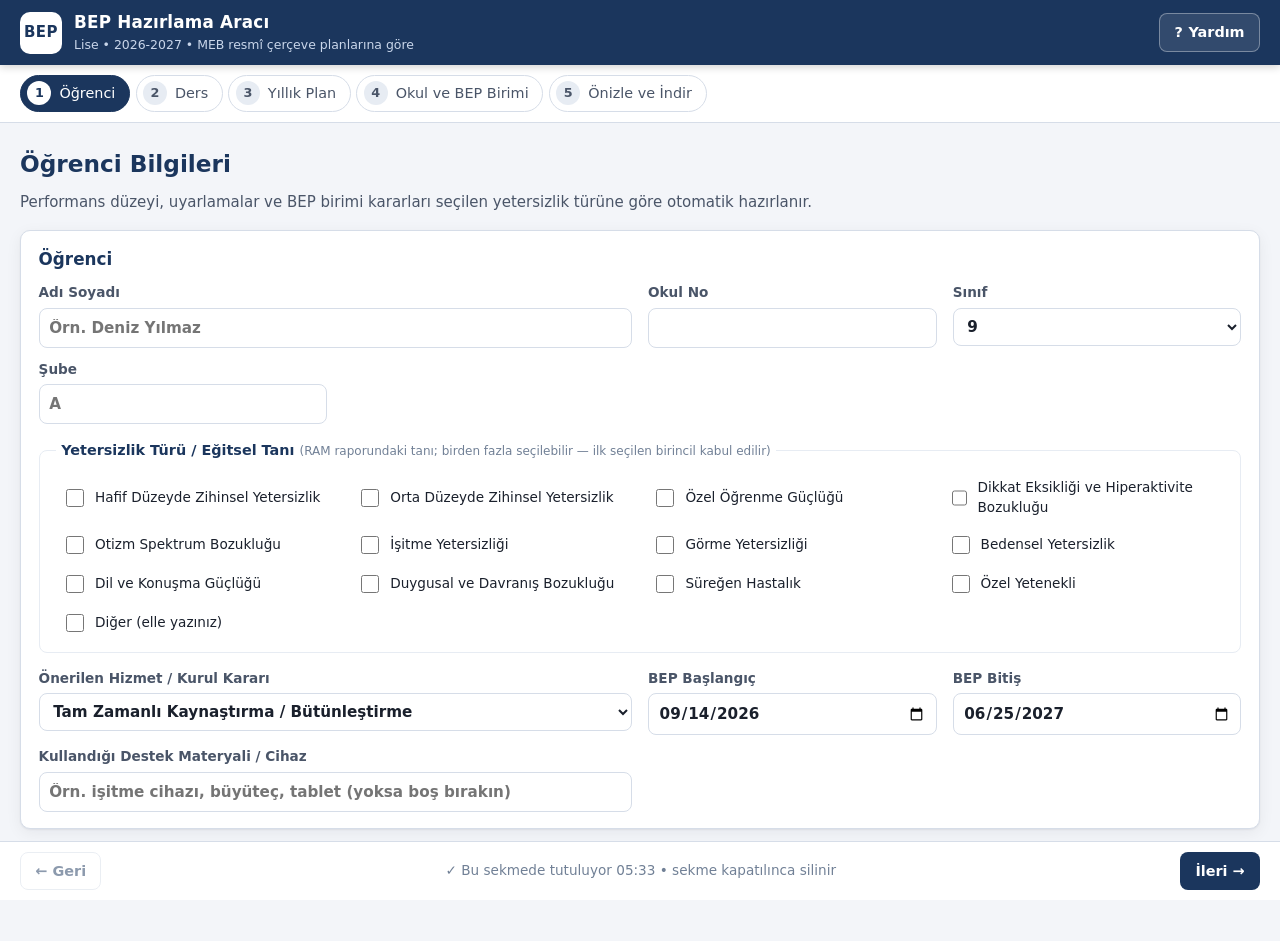
==== commit 76d46743: "Veri hattı artıklarını temizle, uzun satırları sayfalara böl, KDA tekrarını gider - Saat sütunundaki" ====
--- a/index.html
+++ b/index.html
@@ -4,7 +4,7 @@
 <meta charset="utf-8">
 <meta name="viewport" content="width=device-width, initial-scale=1">
 <title>BEP Hazırlama Aracı – Lise (2026-2027)</title>
-<link rel="stylesheet" href="src/css/app.css?v=602a5f7332">
+<link rel="stylesheet" href="src/css/app.css?v=0b4656cd85">
 </head>
 <body>
 <!--GOVDE-BASI-->
@@ -93,7 +93,9 @@
         <label>Sınıf Düzeyi<select id="sinifSec"></select></label>
         <label class="genis">Plan kaynağı<select id="planSec"></select></label>
         <label>Haftalık Ders Saati<input type="number" min="1" max="40" data-alan="ders.saat" id="saatGir" autocomplete="off"></label>
-      </div>
+        <label class="onay tam" id="hazirlikKutu" hidden><input type="checkbox" data-alan="okul.hazirlikSinifi"> Okulda hazırlık sınıfı var (İngilizce için “hazırlık sınıfı bulunan liseler” planı önerilir)</label>
+      </div>
+      <div id="sinifUyari" class="uyari-kutusu" hidden></div>
       <div id="saatUyari" class="uyari-kutusu" hidden></div>
       <div id="planBilgi" class="bilgi-kutusu"></div>
     </div>
@@ -122,9 +124,10 @@
       </div>
       <div id="otomatikAyarlar" class="bilgi-kutusu"></div>
       <div class="izgara">
-        <label class="genis">BEP Yazılı Sınav Haftaları <small>(dönem başına 2 sınav – OKY Md. 45/1-a)</small>
+        <div class="genis sinav-grup" role="group" aria-labelledby="sinavBaslik">
+          <span class="etiket" id="sinavBaslik">BEP Yazılı Sınav Haftaları <small id="sinavAciklama">(dönem başına 2 sınav – OKY Md. 45/1-a)</small></span>
           <span class="sinav-girisleri" id="sinavHaftalari"></span>
-        </label>
+        </div>
         <label class="onay"><input type="checkbox" data-alan="ayarlar.donemSayfa"> 2. dönemi yeni sayfada başlat</label>
       </div>
       <div class="eylem-satiri">
@@ -214,15 +217,15 @@
 <div id="bildirim" class="bildirim" role="status" aria-live="polite"></div>
 <div id="yazdirma-alani"></div>
 <!--GOVDE-SONU-->
-<script src="data/dersler.js?v=602a5f7332"></script>
-<script src="src/js/kutuphane.js?v=602a5f7332"></script>
-<script src="src/js/takvim.js?v=602a5f7332"></script>
-<script src="src/js/uretici.js?v=602a5f7332"></script>
-<script src="src/js/zip.js?v=602a5f7332"></script>
-<script src="src/js/yazitipi.js?v=602a5f7332"></script>
-<script src="src/js/belge.js?v=602a5f7332"></script>
-<script src="src/js/docx.js?v=602a5f7332"></script>
-<script src="src/js/onizleme.js?v=602a5f7332"></script>
-<script src="src/js/app.js?v=602a5f7332"></script>
+<script src="data/dersler.js?v=0b4656cd85"></script>
+<script src="src/js/kutuphane.js?v=0b4656cd85"></script>
+<script src="src/js/takvim.js?v=0b4656cd85"></script>
+<script src="src/js/uretici.js?v=0b4656cd85"></script>
+<script src="src/js/zip.js?v=0b4656cd85"></script>
+<script src="src/js/yazitipi.js?v=0b4656cd85"></script>
+<script src="src/js/belge.js?v=0b4656cd85"></script>
+<script src="src/js/docx.js?v=0b4656cd85"></script>
+<script src="src/js/onizleme.js?v=0b4656cd85"></script>
+<script src="src/js/app.js?v=0b4656cd85"></script>
 </body>
 </html>
--- a/src/css/app.css
+++ b/src/css/app.css
@@ -65,7 +65,7 @@
 .izgara .tam { grid-column: 1 / -1; }
 @media (max-width: 900px) { .izgara { grid-template-columns: repeat(2, minmax(0, 1fr)); } }
 @media (max-width: 560px) { .izgara { grid-template-columns: 1fr; } .izgara .genis { grid-column: auto; } }
-label { display: flex; flex-direction: column; gap: .3rem; font-size: .85rem; font-weight: 600; color: var(--yazi-2); }
+label, .sinav-grup { display: flex; flex-direction: column; gap: .3rem; font-size: .85rem; font-weight: 600; color: var(--yazi-2); }
 label.onay { flex-direction: row; align-items: center; gap: .5rem; font-weight: 500; color: var(--yazi); }
 input, select, textarea { font: inherit; font-size: .95rem; color: var(--yazi); background: #fff; border: 1px solid var(--cizgi); border-radius: 8px; padding: .5rem .6rem; width: 100%; min-width: 0; }
 input[type=checkbox], input[type=radio] { width: 18px; height: 18px; accent-color: var(--lacivert); }
@@ -105,24 +105,30 @@
 
 /* Plan düzenleyici */
 .ayarlar-kart .izgara { align-items: end; }
-.sinav-girisleri { display: flex; gap: .4rem; }
+.sinav-girisleri { display: flex; gap: .4rem 1rem; flex-wrap: wrap; }
+.sinav-donem { display: inline-flex; align-items: center; gap: .35rem; }
+.sinav-donem small { color: var(--yazi-3); font-weight: 500; white-space: nowrap; }
 .sinav-girisleri input { width: 68px; }
 .plan-duzenleyici { background: #fff; border: 1px solid var(--cizgi); border-radius: var(--yaricap); box-shadow: var(--golge); overflow: auto; max-height: 72vh; }
 .plan-duzenleyici:empty { display: none; }
 table.plan { border-collapse: separate; border-spacing: 0; width: 100%; min-width: 1150px; font-size: .82rem; }
-table.plan th { position: sticky; top: 0; z-index: 2; background: var(--lacivert); color: #fff; text-align: left; padding: .45rem .5rem; font-size: .75rem; letter-spacing: .2px; }
-table.plan td { border-bottom: 1px solid var(--cizgi-2); border-right: 1px solid var(--cizgi-2); padding: .3rem; vertical-align: top; }
-table.plan tr.ay-sonu td { border-bottom: 3px solid var(--lacivert); }
-table.plan td.hafta-hucre { width: 98px; background: #f8fafc; font-weight: 700; color: var(--lacivert); font-size: .78rem; }
-table.plan td.hafta-hucre small { display: block; font-weight: 500; color: var(--yazi-2); }
-table.plan td.hafta-hucre .ay { display: inline-block; margin-bottom: .2rem; padding: 0 .35rem; border-radius: 4px; background: var(--mavi-acik); font-size: .68rem; }
-table.plan td.hafta-hucre .sinav-rozet { display: inline-block; margin-top: .25rem; background: #fde68a; color: #7c2d12; font-size: .65rem; padding: 0 .3rem; border-radius: 4px; }
+table.plan thead th { position: sticky; top: 0; z-index: 2; background: var(--lacivert); color: #fff; text-align: left; padding: .45rem .5rem; font-size: .75rem; letter-spacing: .2px; }
+table.plan td, table.plan tbody th { border-bottom: 1px solid var(--cizgi-2); border-right: 1px solid var(--cizgi-2); padding: .3rem; vertical-align: top; text-align: left; }
+table.plan tr.ay-sonu td, table.plan tr.ay-sonu th { border-bottom: 3px solid var(--lacivert); }
+table.plan .hafta-hucre { width: 98px; background: #f8fafc; font-weight: 700; color: var(--lacivert); font-size: .78rem; }
+table.plan .hafta-hucre small { display: block; font-weight: 500; color: var(--yazi-2); }
+table.plan .hafta-hucre .ay { display: inline-block; margin-bottom: .2rem; padding: 0 .35rem; border-radius: 4px; background: var(--mavi-acik); font-size: .68rem; }
+table.plan .hafta-hucre .sinav-rozet { display: inline-block; margin-top: .25rem; background: #fde68a; color: #7c2d12; font-size: .65rem; padding: 0 .3rem; border-radius: 4px; }
 table.plan textarea { font-size: .8rem; padding: .35rem .4rem; border-color: transparent; background: transparent; min-height: 64px; resize: vertical; border-radius: 6px; }
 table.plan textarea:hover { border-color: var(--cizgi); background: #fff; }
 table.plan textarea:focus { background: #fff; }
 table.plan textarea.duzenlendi { background: #fffbea; border-color: #f6d77f; }
 table.plan tr.tatil td { background: var(--amber-acik); color: var(--amber); font-weight: 700; text-align: center; padding: .5rem; }
-table.plan tr.ozel td.hafta-hucre { background: #eef6f1; }
+table.plan tr.ozel .hafta-hucre { background: #eef6f1; }
+table.plan tr.bep-disi td, table.plan tr.bep-disi .hafta-hucre { background: #f1f5f9; color: var(--yazi-3); }
+table.plan .uda-kutu { display: block; margin-bottom: .35rem; padding: .3rem .35rem; border-left: 3px solid var(--mavi); background: var(--mavi-acik); border-radius: 6px; font-size: .74rem; color: var(--lacivert); }
+table.plan .uda-kutu span { font-weight: 700; }
+table.plan .uda-kutu textarea { margin-top: .15rem; min-height: 48px; font-style: italic; color: var(--lacivert); }
 table.plan .kda-araclar { display: flex; gap: .3rem; margin-top: .2rem; }
 table.plan .kda-araclar select { font-size: .74rem; padding: .2rem .3rem; border-radius: 6px; color: var(--yazi-2); }
 .sutun-genislik-unite { width: 15%; } .sutun-genislik-kda { width: 30%; }
